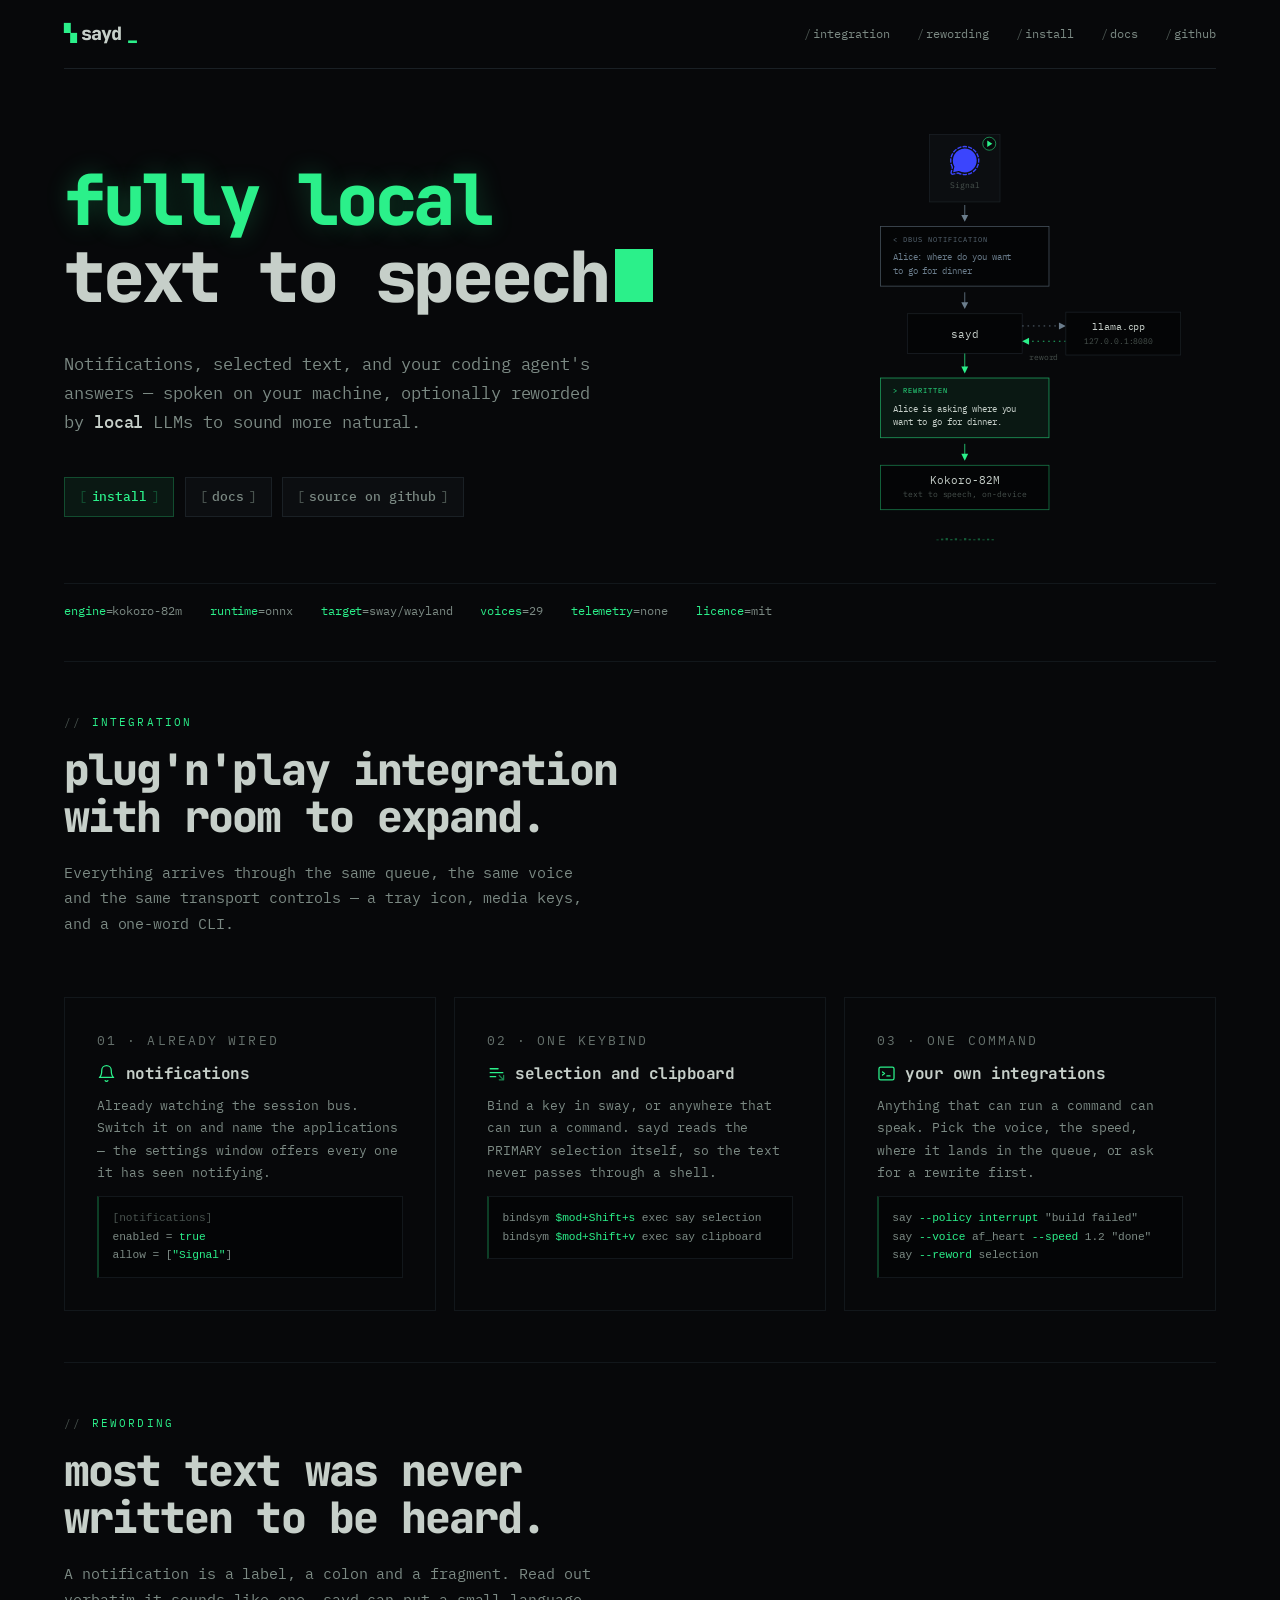
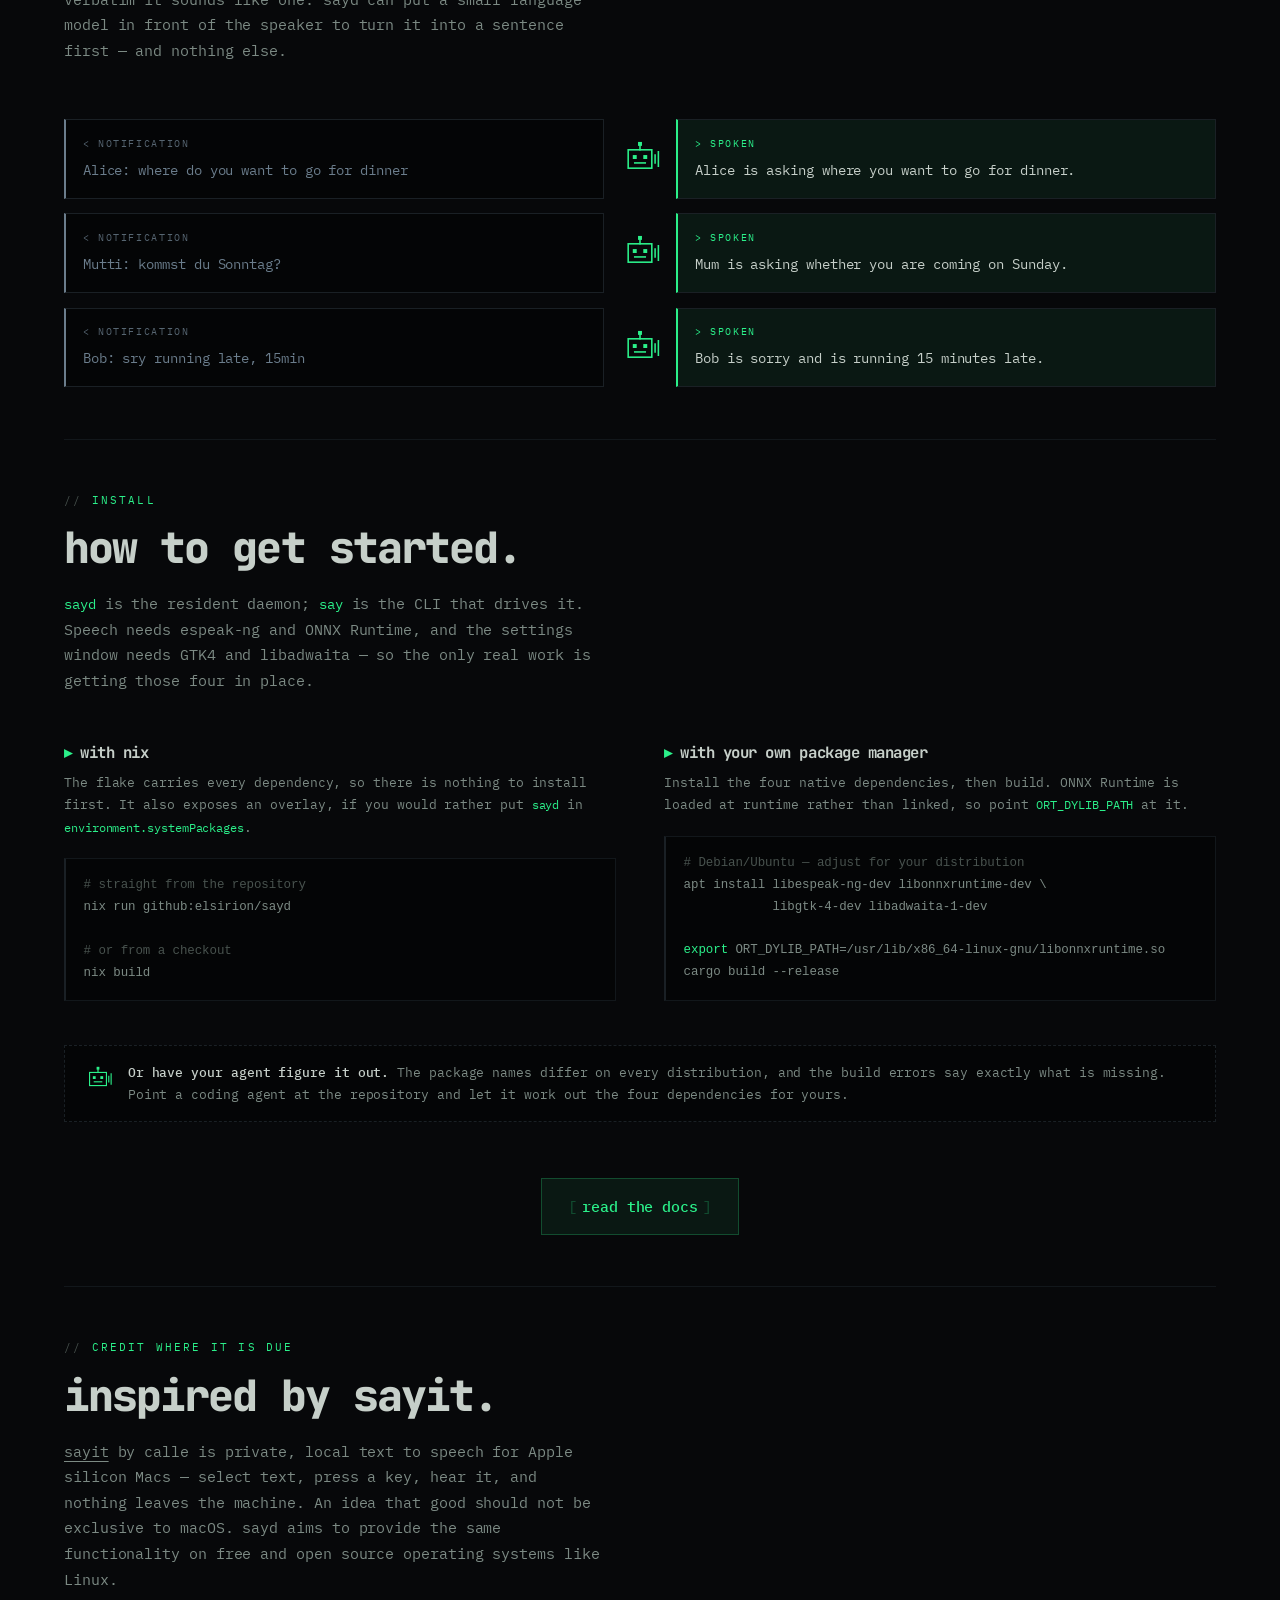
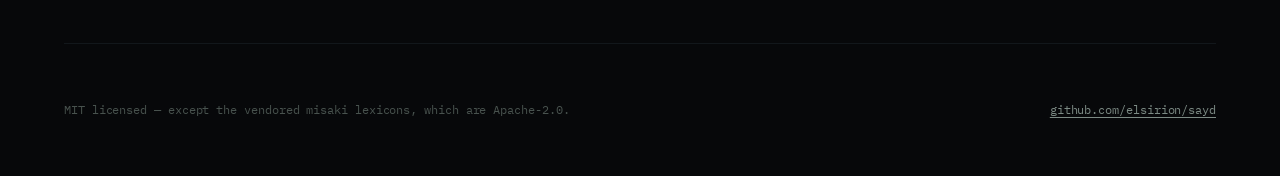
==== site/index.html @ f2bcf6d2 "feat(site): project site for sayd.io, deployed from site/ via Pages A landing page and a docs page, " ====
<!doctype html>
<html lang="en">
<head>
<meta charset="utf-8">
<meta name="viewport" content="width=device-width, initial-scale=1">
<title>sayd — fully local text to speech</title>
<meta name="description" content="Local text-to-speech for sway and Wayland. Notifications, selected text and your agent's answers, spoken on your machine.">
<meta name="color-scheme" content="dark">
<link rel="stylesheet" href="style.css">
<link rel="icon" href="data:image/svg+xml,%3Csvg xmlns='http://www.w3.org/2000/svg' viewBox='0 0 32 32'%3E%3Crect width='32' height='32' fill='%2307080a'/%3E%3Cg fill='%232bf08a'%3E%3Crect x='7' y='13' width='2.5' height='6'/%3E%3Crect x='12' y='9' width='2.5' height='14'/%3E%3Crect x='17' y='11' width='2.5' height='10'/%3E%3Crect x='22' y='14' width='2.5' height='4'/%3E%3C/g%3E%3C/svg%3E">
<meta property="og:title" content="sayd — fully local text to speech">
<meta property="og:description" content="Local text-to-speech for sway and Wayland. Notifications, selected text and your agent's answers, spoken on your machine.">
<meta property="og:type" content="website">
</head>
<body>

<svg width="0" height="0" aria-hidden="true" style="position:absolute">
  <symbol id="bot" viewBox="0 0 64 64">
    <g fill="none" stroke="currentColor" stroke-width="2.4" stroke-linecap="square" stroke-linejoin="miter">
      <path d="M32 18v-6"/>
      <rect x="14" y="18" width="36" height="28"/>
      <path d="M24 38h16"/>
      <path class="bot-wave" d="M55 26v12"/>
      <path class="bot-wave" d="M60 21v22"/>
    </g>
    <rect class="bot-ping" x="29" y="6" width="6" height="6" fill="currentColor"/>
    <g fill="currentColor">
      <rect class="bot-eye" x="21" y="26" width="6" height="6"/>
      <rect class="bot-eye" x="37" y="26" width="6" height="6"/>
    </g>
  </symbol>
</svg>

<header class="wrap masthead">
  <a class="wordmark" href="./">sayd</a>
  <nav>
    <a href="#integration">integration</a>
    <a href="#reword">rewording</a>
    <a href="#install">install</a>
    <a href="docs.html">docs</a>
    <a href="https://github.com/elsirion/sayd">github</a>
  </nav>
</header>

<main>

<section class="wrap hero" style="border-top:0">
  <div class="hero__grid">
  <div class="hero__text">
  <h1><span class="out">Fully local</span><br>Text to Speech</h1>
  <p class="lede">
    Notifications, selected text, and your coding agent's answers — spoken on your
    machine, optionally reworded by <strong>local</strong> LLMs to sound more natural.
  </p>

  <div class="cta">
    <a class="btn btn--solid" href="#install">install</a>
    <a class="btn btn--ghost" href="docs.html">docs</a>
    <a class="btn btn--ghost" href="https://github.com/elsirion/sayd">source on github</a>
  </div>
  </div>

  <div class="hero__flow scroller">
  <svg class="flow" viewBox="0 -12 420 540" role="img" aria-label="Pipeline, top to bottom: Signal emits a D-Bus notification reading &quot;Alice: where do you want to go for dinner&quot;. sayd receives it, sends it sideways to a llama.cpp server on localhost and gets back &quot;Alice is asking where you want to go for dinner.&quot;, then hands that to the Kokoro-82M text-to-speech engine, which plays it.">

    <!-- Signal -->
    <g class="f-trigger" role="button" tabindex="0" aria-label="Play: watch the notification travel through sayd and hear the result">
      <title>Play the pipeline</title>
      <rect class="f-frame" x="84" y="-10" width="92" height="88"/>
      <g class="f-signal" transform="translate(110.8 4.8) scale(1.6)">
        <path d="M12 0q-.934 0-1.83.139l.17 1.111a11 11 0 0 1 3.32 0l.172-1.111A12 12 0 0 0 12 0M9.152.34A12 12 0 0 0 5.77 1.742l.584.961a10.8 10.8 0 0 1 3.066-1.27zm5.696 0-.268 1.094a10.8 10.8 0 0 1 3.066 1.27l.584-.962A12 12 0 0 0 14.848.34M12 2.25a9.75 9.75 0 0 0-8.539 14.459c.074.134.1.292.064.441l-1.013 4.338 4.338-1.013a.62.62 0 0 1 .441.064A9.7 9.7 0 0 0 12 21.75c5.385 0 9.75-4.365 9.75-9.75S17.385 2.25 12 2.25m-7.092.068a12 12 0 0 0-2.59 2.59l.909.664a11 11 0 0 1 2.345-2.345zm14.184 0-.664.909a11 11 0 0 1 2.345 2.345l.909-.664a12 12 0 0 0-2.59-2.59M1.742 5.77A12 12 0 0 0 .34 9.152l1.094.268a10.8 10.8 0 0 1 1.269-3.066zm20.516 0-.961.584a10.8 10.8 0 0 1 1.27 3.066l1.093-.268a12 12 0 0 0-1.402-3.383M.138 10.168A12 12 0 0 0 0 12q0 .934.139 1.83l1.111-.17A11 11 0 0 1 1.125 12q0-.848.125-1.66zm23.723.002-1.111.17q.125.812.125 1.66c0 .848-.042 1.12-.125 1.66l1.111.172a12.1 12.1 0 0 0 0-3.662M1.434 14.58l-1.094.268a12 12 0 0 0 .96 2.591l-.265 1.14 1.096.255.36-1.539-.188-.365a10.8 10.8 0 0 1-.87-2.35m21.133 0a10.8 10.8 0 0 1-1.27 3.067l.962.584a12 12 0 0 0 1.402-3.383zm-1.793 3.848a11 11 0 0 1-2.345 2.345l.664.909a12 12 0 0 0 2.59-2.59zm-19.959 1.1L.357 21.48a1.8 1.8 0 0 0 2.162 2.161l1.954-.455-.256-1.095-1.953.455a.675.675 0 0 1-.81-.81l.454-1.954zm16.832 1.769a10.8 10.8 0 0 1-3.066 1.27l.268 1.093a12 12 0 0 0 3.382-1.402zm-10.94.213-1.54.36.256 1.095 1.139-.266c.814.415 1.683.74 2.591.961l.268-1.094a10.8 10.8 0 0 1-2.35-.869zm3.634 1.24-.172 1.111a12.1 12.1 0 0 0 3.662 0l-.17-1.111q-.812.125-1.66.125a11 11 0 0 1-1.66-.125"/>
      </g>
      <text class="f-sub" x="130" y="60" text-anchor="middle">Signal</text>
      <g class="f-playicon" transform="translate(162 2)">
        <circle r="8.5"/>
        <path d="M-2.6 -4.2L4 0l-6.6 4.2z"/>
      </g>
    </g>

    <path class="f-wire f-wire--steel" d="M130 82v14"/>
    <path class="f-head f-head--steel" d="M130 104l-4.5-9h9z"/>

    <!-- the notification as it arrives -->
    <rect class="f-raw" x="20" y="110" width="220" height="78"/>
    <text class="f-tag f-tag--steel" x="36" y="130">&lt; DBUS NOTIFICATION</text>
    <text class="f-text-raw" x="36" y="154">Alice: where do you want</text>
    <text class="f-text-raw" x="36" y="172">to go for dinner</text>

    <!-- what the desktop actually shows when the notification lands -->
    <g class="f-toast">
      <rect class="f-toast-bg" x="248" y="108" width="170" height="60" rx="5"/>
      <text class="f-toast-title" x="259" y="127">Alice</text>
      <text class="f-toast-time" x="407" y="127" text-anchor="end">now</text>
      <text class="f-toast-body" x="259" y="143">where do you want to go</text>
      <text class="f-toast-body" x="259" y="156">for dinner</text>
    </g>

    <path class="f-wire f-wire--steel" d="M130 196v14"/>
    <path class="f-head f-head--steel" d="M130 218l-4.5-9h9z"/>

    <!-- sayd, with the lateral trip to the model server -->
    <rect class="f-node" x="55" y="224" width="150" height="52"/>
    <text class="f-label" x="130" y="256" text-anchor="middle">sayd</text>

    <path class="f-wire f-wire--steel f-pulse" d="M205 240h48"/>
    <path class="f-head f-head--steel" d="M262 240l-9-4.5v9z"/>
    <path class="f-wire f-wire--acid f-pulse" d="M262 260h-48"/>
    <path class="f-head f-head--acid" d="M205 260l9-4.5v9z"/>
    <text class="f-note" x="233" y="284" text-anchor="middle">reword</text>

    <rect class="f-node" x="262" y="222" width="150" height="56"/>
    <text class="f-label f-label--sm" x="331" y="245" text-anchor="middle">llama.cpp</text>
    <text class="f-sub" x="331" y="263" text-anchor="middle">127.0.0.1:8080</text>
    <g class="f-gear" transform="translate(394 250)">
      <g class="f-gear-spin"><path fill-rule="evenodd" d="M5.40 0.00 L7.98 0.63 L7.57 2.59 L4.96 2.14 L3.82 3.82 L5.20 6.08 L3.52 7.18 L1.99 5.02 L0.00 5.40 L-0.63 7.98 L-2.59 7.57 L-2.14 4.96 L-3.82 3.82 L-6.08 5.20 L-7.18 3.52 L-5.02 1.99 L-5.40 0.00 L-7.98 -0.63 L-7.57 -2.59 L-4.96 -2.14 L-3.82 -3.82 L-5.20 -6.08 L-3.52 -7.18 L-1.99 -5.02 L-0.00 -5.40 L0.63 -7.98 L2.59 -7.57 L2.14 -4.96 L3.82 -3.82 L6.08 -5.20 L7.18 -3.52 L5.02 -1.99 Z M2.60 0 A2.60 2.60 0 1 0 -2.60 0 A2.60 2.60 0 1 0 2.60 0 Z"/></g>
    </g>

    <path class="f-wire f-wire--acid" d="M130 276v18"/>
    <path class="f-head f-head--acid" d="M130 302l-4.5-9h9z"/>

    <!-- what comes back -->
    <rect class="f-spoken" x="20" y="308" width="220" height="78"/>
    <text class="f-tag f-tag--acid" x="36" y="328">&gt; REWRITTEN</text>
    <text class="f-text-spoken" x="36" y="352">Alice is asking where you</text>
    <text class="f-text-spoken" x="36" y="370">want to go for dinner.</text>

    <path class="f-wire f-wire--acid" d="M130 394v14"/>
    <path class="f-head f-head--acid" d="M130 416l-4.5-9h9z"/>

    <!-- the engine, and the sound it makes -->
    <rect class="f-node f-node--acid" x="20" y="422" width="220" height="58"/>
    <text class="f-label" x="130" y="446" text-anchor="middle">Kokoro-82M</text>
    <text class="f-sub" x="130" y="464" text-anchor="middle">text to speech, on-device</text>

    <circle class="f-packet" r="3.6"/>

    <g class="f-out">
      <rect class="f-bar" x="93" y="512" width="3" height="8" style="animation-delay:-.10s"/>
      <rect class="f-bar" x="99" y="504" width="3" height="16" style="animation-delay:-.55s"/>
      <rect class="f-bar" x="105" y="498" width="3" height="22" style="animation-delay:-.25s"/>
      <rect class="f-bar" x="111" y="508" width="3" height="12" style="animation-delay:-.80s"/>
      <rect class="f-bar" x="117" y="501" width="3" height="19" style="animation-delay:-.40s"/>
      <rect class="f-bar" x="123" y="513" width="3" height="7" style="animation-delay:-.05s"/>
      <rect class="f-bar" x="129" y="499" width="3" height="21" style="animation-delay:-.65s"/>
      <rect class="f-bar" x="135" y="506" width="3" height="14" style="animation-delay:-.30s"/>
      <rect class="f-bar" x="141" y="510" width="3" height="10" style="animation-delay:-.90s"/>
      <rect class="f-bar" x="147" y="502" width="3" height="18" style="animation-delay:-.15s"/>
      <rect class="f-bar" x="153" y="511" width="3" height="9" style="animation-delay:-.70s"/>
      <rect class="f-bar" x="159" y="505" width="3" height="15" style="animation-delay:-.45s"/>
      <rect class="f-bar" x="165" y="509" width="3" height="11" style="animation-delay:-.20s"/>
    </g>
  </svg>
  </div>
  </div>

  <div class="facts">
    <span><b>engine</b>=kokoro-82m</span>
    <span><b>runtime</b>=onnx</span>
    <span><b>target</b>=sway/wayland</span>
    <span><b>voices</b>=29</span>
    <span><b>telemetry</b>=none</span>
    <span><b>licence</b>=mit</span>
  </div>
</section>

<!-- ------------------------------------------------------------------ -->

<section class="wrap" id="integration">
  <p class="eyebrow">integration</p>
  <h2>Plug'n'play integration<br>with room to expand.</h2>
  <p class="section-lede">
    Everything arrives through the same queue, the same voice and the same
    transport controls — a tray icon, media keys, and a one-word CLI.
  </p>

  <div class="cards reveal">
    <div class="card">
      <p class="card__step">01 · already wired</p>
      <h3><svg class="card-icon" viewBox="0 0 24 24" fill="none" stroke="currentColor" stroke-width="1.6" stroke-linecap="round" stroke-linejoin="round" aria-hidden="true">
          <path d="M18 8A6 6 0 1 0 6 8c0 7-3 9-3 9h18s-3-2-3-9"/><path d="M13.7 21a2 2 0 0 1-3.4 0"/>
        </svg>
        Notifications</h3>
      <p>Already watching the session bus. Switch it on and name the applications — the settings window offers every one it has seen notifying.</p>
<pre class="card-snip"><span class="c">[notifications]</span>
enabled = <span class="k">true</span>
allow = [<span class="k">"Signal"</span>]</pre>
    </div>

    <div class="card">
      <p class="card__step">02 · one keybind</p>
      <h3><svg class="card-icon" viewBox="0 0 24 24" fill="none" stroke="currentColor" stroke-width="1.6" stroke-linecap="round" stroke-linejoin="round" aria-hidden="true">
          <path d="M4 6h10M4 11h16M4 16h7"/><path d="M15.5 14.5 21 20m0-5.5V20h-5.5" opacity=".55"/>
        </svg>
        Selection and clipboard</h3>
      <p>Bind a key in sway, or anywhere that can run a command. sayd reads the PRIMARY selection itself, so the text never passes through a shell.</p>
<pre class="card-snip">bindsym <span class="k">$mod+Shift+s</span> exec say selection
bindsym <span class="k">$mod+Shift+v</span> exec say clipboard</pre>
    </div>

    <div class="card">
      <p class="card__step">03 · one command</p>
      <h3><svg class="card-icon" viewBox="0 0 24 24" fill="none" stroke="currentColor" stroke-width="1.6" stroke-linecap="round" stroke-linejoin="round" aria-hidden="true">
          <rect x="2.5" y="4" width="19" height="16" rx="2"/><path d="m7 10 2.5 2L7 14"/><path d="M12.5 15h4"/>
        </svg>
        Your own integrations</h3>
      <p>Anything that can run a command can speak. Pick the voice, the speed, where it lands in the queue, or ask for a rewrite first.</p>
<pre class="card-snip">say <span class="k">--policy interrupt</span> "build failed"
say <span class="k">--voice</span> af_heart <span class="k">--speed</span> 1.2 "done"
say <span class="k">--reword</span> selection</pre>
    </div>
  </div>
</section>

<!-- ------------------------------------------------------------------ -->

<section class="wrap" id="reword">
  <p class="eyebrow">rewording</p>
  <h2>Most text was never written to be heard.</h2>
  <p class="section-lede">
    A notification is a label, a colon and a fragment. Read out verbatim it sounds
    like one. sayd can put a small language model in front of the speaker to turn it
    into a sentence first — and nothing else.
  </p>

  <div class="pairs reveal">

    <div class="pair">
      <div class="said said--raw">
        <span class="said__tag">notification</span>
        <p>Alice: where do you want to go for dinner</p>
      </div>
      <div class="pair__bot" aria-hidden="true"><svg class="bot"><use href="#bot"/></svg></div>
      <div class="said said--spoken">
        <span class="said__tag">spoken</span>
        <p>Alice is asking where you want to go for dinner.</p>
      </div>
    </div>

    <div class="pair">
      <div class="said said--raw">
        <span class="said__tag">notification</span>
        <p>Mutti: kommst du Sonntag?</p>
      </div>
      <div class="pair__bot" aria-hidden="true"><svg class="bot"><use href="#bot"/></svg></div>
      <div class="said said--spoken">
        <span class="said__tag">spoken</span>
        <p>Mum is asking whether you are coming on Sunday.</p>
      </div>
    </div>

    <div class="pair">
      <div class="said said--raw">
        <span class="said__tag">notification</span>
        <p>Bob: sry running late, 15min</p>
      </div>
      <div class="pair__bot" aria-hidden="true"><svg class="bot"><use href="#bot"/></svg></div>
      <div class="said said--spoken">
        <span class="said__tag">spoken</span>
        <p>Bob is sorry and is running 15 minutes late.</p>
      </div>
    </div>

  </div>

</section>

<!-- ------------------------------------------------------------------ -->

<section class="wrap" id="install">
  <p class="eyebrow">install</p>
  <h2>How to get started.</h2>
  <p class="section-lede">
    <code>sayd</code> is the resident daemon; <code>say</code> is the CLI that drives it.
    Speech needs espeak-ng and ONNX Runtime, and the settings window needs GTK4 and
    libadwaita — so the only real work is getting those four in place.
  </p>

  <div class="detail">
    <div>
      <h3>With Nix</h3>
      <p>The flake carries every dependency, so there is nothing to install first. It also exposes an overlay, if you would rather put <code>sayd</code> in <code>environment.systemPackages</code>.</p>
<pre><span class="c"># straight from the repository</span>
nix run github:elsirion/sayd

<span class="c"># or from a checkout</span>
nix build</pre>
    </div>

    <div>
      <h3>With your own package manager</h3>
      <p>Install the four native dependencies, then build. ONNX Runtime is loaded at runtime rather than linked, so point <code>ORT_DYLIB_PATH</code> at it.</p>
<pre><span class="c"># Debian/Ubuntu — adjust for your distribution</span>
apt install libespeak-ng-dev libonnxruntime-dev \
            libgtk-4-dev libadwaita-1-dev

<span class="k">export</span> ORT_DYLIB_PATH=/usr/lib/x86_64-linux-gnu/libonnxruntime.so
cargo build --release</pre>
    </div>
  </div>

  <aside class="aside-bot">
    <svg class="aside-bot__icon" aria-hidden="true"><use href="#bot"/></svg>
    <p><b>Or have your agent figure it out.</b> The package names differ on every
    distribution, and the build errors say exactly what is missing. Point a coding
    agent at the repository and let it work out the four dependencies for yours.</p>
  </aside>

  <p class="docs-cta"><a class="btn btn--solid btn--big" href="docs.html">read the docs</a></p>
</section>

<!-- ------------------------------------------------------------------ -->

<section class="wrap" id="credits">
  <p class="eyebrow">credit where it is due</p>
  <h2>Inspired by sayit.</h2>
  <p class="section-lede">
    <a href="https://github.com/callebtc/sayit">sayit</a> by calle is private,
    local text to speech for Apple silicon Macs — select text, press a key,
    hear it, and nothing leaves the machine. An idea that good should not be
    exclusive to macOS. sayd aims to provide the same functionality on free
    and open source operating systems like Linux.
  </p>
</section>

</main>

<footer class="wrap">
  <span>MIT licensed — except the vendored misaki lexicons, which are Apache-2.0.</span>
  <span><a href="https://github.com/elsirion/sayd">github.com/elsirion/sayd</a></span>
</footer>

<audio id="say-audio" src="audio/say.mp3" preload="auto"></audio>

<script>
  // The hero pipeline plays back as a sequence: the notification travels down,
  // the model server grinds for a second, then the synthesised line is heard.
  // Timings here must stay in step with the keyframes in style.css.
  (() => {
    const svg = document.querySelector(".flow");
    const trigger = svg && svg.querySelector(".f-trigger");
    const audio = document.getElementById("say-audio");
    if (!svg || !trigger || !audio) return;

    const TRAVEL_MS = 3400;              // packet leaves Signal -> reaches Kokoro
    const calm = matchMedia("(prefers-reduced-motion: reduce)");
    let timers = [];
    let running = false;

    const clear = () => { timers.forEach(clearTimeout); timers = []; };
    const after = (ms, fn) => timers.push(setTimeout(fn, ms));

    const stop = () => {
      running = false;
      clear();
      svg.classList.remove("is-running", "is-playing");
      audio.pause();
      audio.currentTime = 0;
    };

    const speak = () => {
      svg.classList.add("is-playing");
      audio.currentTime = 0;
      const done = () => { svg.classList.remove("is-playing"); running = false; };
      audio.play().then(() => {
        audio.onended = done;
      }).catch(done);   // autoplay refused: end the sequence rather than hang
    };

    const run = () => {
      if (running) { stop(); return; }
      running = true;
      if (calm.matches) { speak(); return; }   // no travel, just the audio
      svg.classList.add("is-running");
      after(TRAVEL_MS, () => { svg.classList.remove("is-running"); speak(); });
    };

    trigger.addEventListener("click", run);
    trigger.addEventListener("keydown", (e) => {
      if (e.key === "Enter" || e.key === " ") { e.preventDefault(); run(); }
    });
  })();

  // Reveal on scroll. Gated on .js, so the page reads fine when this never runs.
  document.documentElement.classList.add("js");
  const seen = (els) => els.forEach((el) => el.classList.add("seen"));
  if (!window.IntersectionObserver || matchMedia("(prefers-reduced-motion: reduce)").matches) {
    seen([...document.querySelectorAll(".reveal")]);
  } else {
    const io = new IntersectionObserver((entries) => {
      for (const e of entries) {
        if (e.isIntersecting) { e.target.classList.add("seen"); io.unobserve(e.target); }
      }
    }, { rootMargin: "0px 0px -12% 0px" });
    document.querySelectorAll(".reveal").forEach((el) => io.observe(el));
  }
</script>

</body>
</html>
---- site/style.css ----
@import url("fonts.css");

/* ---------------------------------------------------------------------------
   sayd — project site

   Terminal, not editorial. Everything is monospace, every corner is square,
   every border is a hairline. Two colours carry the argument: steel is text
   written to be read, phosphor is text made to be heard.

   Dark only, on purpose. Painted explicitly rather than inherited.
   --------------------------------------------------------------------------- */

:root {
  --void: #07080a;
  --surface: #0c0e11;
  --sunk: #040506;
  --raised: #11151a;

  --fg: #c6cfc9;
  --fg-dim: #7c8a84;
  --fg-faint: #48524e;

  --acid: #2bf08a;
  --acid-dim: #2bf08a3d;
  --acid-glow: #2bf08a12;

  --steel: #6b7d8c;
  --steel-dim: #6b7d8c1f;

  --line: #1a2025;
  --line-soft: #12171b;

  --display: "JetBrains Mono", ui-monospace, monospace;
  --mono: "IBM Plex Mono", ui-monospace, "Iosevka NF", monospace;

  --measure: 66ch;
  --pad: clamp(1.1rem, 5vw, 4rem);
  --gap: clamp(2rem, 4vw, 3.25rem);

  color-scheme: dark;
}

*,
*::before,
*::after { box-sizing: border-box; }

html { -webkit-text-size-adjust: 100%; scroll-behavior: smooth; }

@media (prefers-reduced-motion: reduce) {
  html { scroll-behavior: auto; }
  *, *::before, *::after {
    animation-duration: 0.01ms !important;
    animation-iteration-count: 1 !important;
    transition-duration: 0.01ms !important;
  }
}

body {
  margin: 0;
  background: var(--void);
  color: var(--fg);
  font-family: var(--mono);
  font-size: clamp(0.85rem, 0.8rem + 0.24vw, 0.94rem);
  line-height: 1.7;
  letter-spacing: -0.005em;
  -webkit-font-smoothing: antialiased;
}

main, header, footer { position: relative; z-index: 1; }

a { color: inherit; text-underline-offset: 0.25em; text-decoration-thickness: 1px; }
a:hover { color: var(--acid); }

::selection { background: var(--acid); color: var(--void); }

h1, h2, h3 {
  font-family: var(--display);
  font-weight: 800;
  letter-spacing: -0.045em;
  line-height: 1.08;
  margin: 0;
  text-transform: lowercase;
  text-wrap: balance;
}

.wrap {
  width: min(100% - calc(var(--pad) * 2), 78rem);
  margin-inline: auto;
}

/* --- masthead ------------------------------------------------------------ */

.masthead {
  display: flex;
  align-items: center;
  justify-content: space-between;
  gap: 1.5rem;
  padding-block: 1.15rem;
  border-bottom: 1px solid var(--line);
}

.wordmark {
  font-family: var(--display);
  font-size: 1.15rem;
  font-weight: 800;
  letter-spacing: -0.06em;
  text-decoration: none;
  display: inline-flex;
  align-items: center;
  gap: 0.55ch;
  color: var(--fg);
}

.wordmark::before { content: "▚"; color: var(--acid); font-size: 0.85em; }

.wordmark::after {
  content: "_";
  color: var(--acid);
  animation: caret 1.15s step-end infinite;
}

@keyframes caret { 0%, 55% { opacity: 1; } 56%, 100% { opacity: 0; } }

.masthead nav {
  display: flex;
  gap: clamp(0.75rem, 2.2vw, 1.7rem);
  font-size: 0.76rem;
  color: var(--fg-dim);
  flex-wrap: wrap;
}

.masthead nav a { text-decoration: none; }
.masthead nav a::before { content: "/"; color: var(--fg-faint); margin-right: 0.35ch; }
.masthead nav a:hover { color: var(--acid); }
.masthead nav a:hover::before { color: var(--acid-dim); }

@media (max-width: 36rem) {
  .masthead { flex-direction: column; align-items: flex-start; gap: 0.7rem; }
}

/* --- hero ---------------------------------------------------------------- */

.hero { padding-block: clamp(2.25rem, 6vw, 4rem) clamp(1.5rem, 4vw, 2.5rem); }

/* Sized so "text to speech" plus the block cursor stays on one line inside the
   hero's left column at every width the two-column layout is used. */
.hero h1 {
  font-size: clamp(1.9rem, 0.37rem + 5.05vw, 4.9rem);
  max-width: none;
  text-wrap: initial;
}

.hero h1 .out {
  color: var(--acid);
  text-shadow: 0 0 26px var(--acid-dim);
}

/* A drawn block rather than the "█" glyph: the glyph sits on its own metrics
   and rode low against the ascenders. This is pinned to the baseline and cut
   to the ascender height, so it lines up with the text it follows. */
.hero h1::after {
  content: "";
  display: inline-block;
  width: 0.55em;
  height: 0.74em;
  margin-left: 0.1em;
  vertical-align: baseline;
  background: var(--acid);
  animation: caret 1.15s step-end infinite;
}

.hero .lede {
  margin: clamp(1.4rem, 3.4vw, 2.2rem) 0 0;
  max-width: 54ch;
  font-size: clamp(0.92rem, 0.86rem + 0.38vw, 1.06rem);
  color: var(--fg-dim);
  line-height: 1.7;
}

.hero .lede strong { color: var(--fg); font-weight: 500; }

.cta { display: flex; flex-wrap: wrap; gap: 0.65rem; margin-top: clamp(1.8rem, 4vw, 2.5rem); }

.btn {
  display: inline-flex;
  align-items: center;
  padding: 0.62em 1.05em;
  border: 1px solid var(--line);
  border-radius: 0;
  font-family: var(--mono);
  font-size: 0.82rem;
  font-weight: 500;
  text-decoration: none;
  color: var(--fg-dim);
  background: var(--surface);
  transition: color 0.15s ease, border-color 0.15s ease, background 0.15s ease;
}

.btn::before { content: "["; color: var(--fg-faint); margin-right: 0.6ch; }
.btn::after { content: "]"; color: var(--fg-faint); margin-left: 0.6ch; }

.btn--solid { border-color: var(--acid-dim); color: var(--acid); background: var(--acid-glow); }
.btn--solid::before, .btn--solid::after { color: var(--acid-dim); }
.btn--solid:hover { background: var(--acid); color: var(--void); border-color: var(--acid); }
.btn--solid:hover::before, .btn--solid:hover::after { color: #0006; }

.btn--ghost:hover { border-color: var(--acid-dim); color: var(--acid); }

.facts {
  margin-top: clamp(1.6rem, 3.5vw, 2.25rem);
  padding-top: 1.1rem;
  border-top: 1px solid var(--line-soft);
  display: flex;
  flex-wrap: wrap;
  gap: 0.5rem 1.75rem;
  font-size: 0.72rem;
  color: var(--fg-dim);
}

.facts span { white-space: nowrap; }
.facts b { color: var(--acid); font-weight: 400; }

/* --- hero layout ------------------------------------------------------------ */

.hero__grid {
  display: grid;
  grid-template-columns: minmax(0, 1.3fr) minmax(0, 0.7fr);
  gap: clamp(2rem, 5vw, 4rem);
  align-items: center;
}

@media (max-width: 62rem) {
  .hero__grid { grid-template-columns: 1fr; }
  .hero__flow { max-width: 30rem; margin: 1rem auto 0; }
}

/* --- section furniture ----------------------------------------------------- */

section { padding-block: var(--gap); border-top: 1px solid var(--line-soft); }

.eyebrow {
  font-size: 0.68rem;
  letter-spacing: 0.2em;
  text-transform: uppercase;
  color: var(--acid);
  margin: 0 0 1rem;
  font-family: var(--mono);
}

.eyebrow::before { content: "// "; color: var(--fg-faint); }

h2 { font-size: clamp(1.5rem, 0.9rem + 2.5vw, 2.7rem); max-width: 22ch; }

.section-lede { margin: 1.2rem 0 0; max-width: 60ch; color: var(--fg-dim); }

/* --- three use cases -------------------------------------------------------- */

.cards {
  margin-top: clamp(2.5rem, 5vw, 3.75rem);
  display: grid;
  gap: 1.1rem;
  grid-template-columns: 1fr;
}

/* three across or stacked, never two: two orphans the third card */
@media (min-width: 58rem) {
  .cards { grid-template-columns: repeat(3, 1fr); }
}

/* Each card shares the parent's rows (subgrid), so the step marker, title,
   prose and snippet each sit on one common row line across all three cards —
   the snippet tops align however uneven the prose above them runs. */
.card {
  background: var(--void);
  border: 1px solid var(--line-soft);
  padding: clamp(1.35rem, 3vw, 2rem);
  display: grid;
  grid-template-rows: subgrid;
  grid-row: span 4;
  row-gap: 0.75rem;
  position: relative;
  transition: background 0.18s ease;
}

.card:hover { background: var(--surface); }

/* the icon sits on the heading's own line and stands in for the ▸ marker
   the other sections use */
.card h3 {
  font-size: 1rem;
  font-weight: 700;
  letter-spacing: -0.03em;
  display: flex;
  align-items: center;
  gap: 0.6rem;
}
.card p { margin: 0; color: var(--fg-dim); font-size: 0.82rem; }
.card .kbd-row { margin-top: auto; padding-top: 0.5rem; }

kbd {
  font-family: var(--mono);
  font-size: 0.7rem;
  padding: 0.24em 0.5em;
  border: 1px solid var(--line);
  color: var(--fg-dim);
  background: var(--surface);
  white-space: nowrap;
}

.card-icon { color: var(--acid); width: 19px; height: 19px; flex: none; }

/* the escalating-effort marker on each integration card */
.card__step {
  margin: 0;
  font-size: 0.64rem;
  letter-spacing: 0.16em;
  text-transform: uppercase;
  color: var(--acid);
  opacity: 0.8;
}

/* snippets sit flush at the bottom of every card, so the three line up
   however uneven the prose above them is */
/* `auto` pins the snippet to the card's bottom edge so the three line up; the
   margin on the prose above guarantees a gap even when the text runs long
   enough to leave no slack for `auto` to absorb. */
.card-snip {
  margin: 0;
  align-self: start;
  padding: 0.75rem 0.85rem;
  font-size: 0.7rem;
  line-height: 1.65;
  background: var(--sunk);
  border: 1px solid var(--line-soft);
  border-left: 2px solid var(--acid-dim);
  overflow-x: auto;
  color: var(--fg-dim);
  white-space: pre;
}

/* --- the before / after pairs ----------------------------------------------- */

.pairs { margin-top: clamp(2.25rem, 5vw, 3.5rem); display: grid; gap: 0.9rem; }

.pair {
  display: grid;
  grid-template-columns: 1fr auto 1fr;
  align-items: stretch;
  gap: 0.8rem;
}

.said {
  border: 1px solid var(--line);
  padding: 0.9rem 1.05rem 1rem;
  display: flex;
  flex-direction: column;
  gap: 0.45rem;
  background: var(--sunk);
}

.said p { margin: 0; font-size: 0.85rem; }

.said__tag {
  font-size: 0.63rem;
  letter-spacing: 0.16em;
  text-transform: uppercase;
}

.said--raw { border-left: 2px solid var(--steel); }
.said--raw p { color: var(--steel); }
.said--raw .said__tag { color: var(--steel); opacity: 0.8; }
.said--raw .said__tag::before { content: "< "; }

.said--spoken { border-left: 2px solid var(--acid); background: var(--acid-glow); }
.said--spoken p { color: var(--fg); }
.said--spoken .said__tag { color: var(--acid); }
.said--spoken .said__tag::before { content: "> "; }

.pair__bot { display: grid; place-items: center; padding-inline: 0.15rem; color: var(--acid); }

.bot { width: 42px; height: 42px; overflow: visible; }
.bot .bot-eye { animation: blink 5.5s steps(1, end) infinite; transform-box: fill-box; transform-origin: center; }
.bot .bot-ping { animation: ping 2.4s steps(4, end) infinite; }
.bot .bot-wave { animation: emit 2.4s steps(5, end) infinite; }
.bot .bot-wave:nth-of-type(2) { animation-delay: 0.3s; }

@keyframes blink { 0%, 92%, 100% { scale: 1 1; } 95% { scale: 1 0.1; } }
@keyframes ping { 0%, 100% { opacity: 0.3; } 50% { opacity: 1; } }
@keyframes emit { 0% { opacity: 0; } 40% { opacity: 0.85; } 100% { opacity: 0; } }

@media (max-width: 46rem) {
  .pair { grid-template-columns: 1fr; gap: 0.45rem; }
  .pair__bot { padding-block: 0.2rem; }
  .bot { width: 34px; height: 34px; rotate: 90deg; }
}

/* --- the long example -------------------------------------------------------- */

.longform {
  margin-top: clamp(2.5rem, 5vw, 3.5rem);
  display: grid;
  gap: 0.9rem;
  grid-template-columns: 1fr 1fr;
  align-items: start;
}

@media (max-width: 52rem) { .longform { grid-template-columns: 1fr; } }

.longform .said { height: 100%; }
.longform .said p { font-size: 0.79rem; line-height: 1.78; }

mark.drop {
  background: var(--steel-dim);
  color: var(--steel);
  text-decoration: line-through;
  text-decoration-color: var(--steel);
  padding: 0.05em 0.25em;
}

mark.keep {
  background: none;
  color: var(--acid);
  border-bottom: 1px solid var(--acid-dim);
  padding: 0;
}

.legend {
  display: flex;
  flex-wrap: wrap;
  gap: 0.5rem 1.4rem;
  margin-top: 1.3rem;
  font-size: 0.71rem;
  color: var(--fg-faint);
}

.legend span { display: inline-flex; align-items: center; gap: 0.6ch; }
.legend i { width: 0.65rem; height: 0.65rem; display: inline-block; }
.legend .i-drop { background: var(--steel-dim); border: 1px solid var(--steel); }
.legend .i-keep { background: var(--acid); }

/* --- numbered assertions ------------------------------------------------------ */

.plainly {
  margin-top: clamp(2.25rem, 5vw, 3.25rem);
  list-style: none;
  padding: 0;
  border-top: 1px solid var(--line-soft);
  max-width: 62ch;
}

.plainly li {
  padding: 0.85rem 0;
  border-bottom: 1px solid var(--line-soft);
  display: grid;
  grid-template-columns: 2.6rem 1fr;
  gap: 0.5rem;
  align-items: baseline;
  font-size: 0.83rem;
  color: var(--fg-dim);
}

.plainly li::before {
  content: "[" attr(data-n) "]";
  color: var(--acid);
  font-size: 0.68rem;
  opacity: 0.75;
}

.plainly b { color: var(--fg); font-weight: 500; }

/* --- the local diagram --------------------------------------------------------- */

.diagram { margin-top: clamp(2.25rem, 5vw, 3rem); width: 100%; height: auto; max-width: 50rem; }

.diagram .d-box { fill: var(--sunk); stroke: var(--line); }
.diagram .d-machine { fill: none; stroke: var(--acid); stroke-opacity: 0.55; }
.diagram .d-label { fill: var(--fg); font-family: var(--mono); font-size: 12.5px; }
.diagram .d-sub { fill: var(--fg-faint); font-family: var(--mono); font-size: 10px; }
.diagram .d-amber { fill: var(--acid); font-family: var(--mono); font-size: 10px; letter-spacing: 0.14em; }
.diagram .d-flow { stroke: var(--acid); stroke-width: 1.4; fill: none; }
.diagram .d-cut { stroke: var(--fg-faint); stroke-dasharray: 3 5; fill: none; }
.diagram .d-net { fill: none; stroke: var(--fg-faint); opacity: 0.45; }
.diagram .d-dim { fill: var(--fg-faint); font-family: var(--mono); font-size: 10px; }

.diagram .d-pulse { animation: flow 2s linear infinite; stroke-dasharray: 2 6; }

@keyframes flow { to { stroke-dashoffset: -16; } }

.scroller { overflow-x: auto; overscroll-behavior-x: contain; }
.scroller > .diagram { min-width: 34rem; }
.scroller > table { min-width: 22rem; }


/* --- the end-to-end pipeline ------------------------------------------------- */

.hero__flow { display: flex; justify-content: center; }

.flow { width: 100%; height: auto; display: block; }

/* Two-column hero: drive the diagram from height so it matches the text block
   beside it, rather than filling whatever the column happens to be. */
@media (min-width: 62.01rem) {
  .flow { width: auto; height: clamp(21rem, 32.3vw, 29rem); max-width: 100%; min-width: 0; }
}

.scroller > .flow { min-width: 21rem; }

/* Signal's own mark (simple-icons, CC0 code; trademark used nominatively). */
.flow .f-signal { fill: #3b45fd; }

.flow .f-node { fill: var(--sunk); stroke: var(--line); }
.flow .f-node--acid { stroke: var(--acid); stroke-opacity: 0.5; }

.flow .f-raw { fill: var(--sunk); stroke: var(--steel); stroke-opacity: 0.65; }
.flow .f-spoken { fill: var(--acid-glow); stroke: var(--acid); stroke-opacity: 0.65; }

.flow .f-label { fill: var(--fg); font-family: var(--mono); font-size: 14px; }
.flow .f-label--sm { font-size: 12.5px; }
.flow .f-sub { fill: var(--fg-faint); font-family: var(--mono); font-size: 10.5px; }
.flow .f-note { fill: var(--fg-faint); font-family: var(--mono); font-size: 10px; }

.flow .f-tag { font-family: var(--mono); font-size: 9.5px; letter-spacing: 0.14em; }
.flow .f-tag--steel { fill: var(--steel); opacity: 0.85; }
.flow .f-tag--acid { fill: var(--acid); }

.flow .f-text-raw { fill: var(--steel); font-family: var(--mono); font-size: 12px; }
.flow .f-text-spoken { fill: var(--fg); font-family: var(--mono); font-size: 12px; }

.flow .f-wire { stroke-width: 1.3; fill: none; }
.flow .f-wire--acid { stroke: var(--acid); stroke-opacity: 0.75; }
.flow .f-wire--steel { stroke: var(--steel); stroke-opacity: 0.8; }
.flow .f-head--acid { fill: var(--acid); stroke: none; }
.flow .f-head--steel { fill: var(--steel); stroke: none; }

.flow .f-pulse { stroke-dasharray: 2 5; animation: flow 2s linear infinite; }

/* --- the pipeline as a play button ------------------------------------------ */

.f-trigger { cursor: pointer; }
.f-trigger:focus { outline: none; }

.flow .f-frame {
  fill: var(--surface);
  stroke: var(--line);
  transition: stroke 0.18s ease, fill 0.18s ease;
}

.f-trigger:hover .f-frame,
.f-trigger:focus-visible .f-frame { stroke: var(--acid); fill: var(--acid-glow); }

.flow .f-playicon circle {
  fill: var(--void);
  stroke: var(--acid);
  stroke-opacity: 0.7;
  transition: stroke-opacity 0.18s ease;
}

.flow .f-playicon path { fill: var(--acid); }

.f-trigger:hover .f-playicon circle,
.f-trigger:focus-visible .f-playicon circle { stroke-opacity: 1; }

/* the little "press me" nudge, until it has been pressed */
.f-trigger .f-playicon { animation: nudge 3.6s ease-in-out infinite; transform-box: view-box; }
.flow.is-running .f-playicon,
.flow.is-playing .f-playicon { animation: none; }

@keyframes nudge {
  0%, 88%, 100% { opacity: 1; }
  92% { opacity: 0.45; }
}

/* The gear only turns while the model server has the text. Fade and spin are
   on separate elements: putting a CSS rotation on the same node that carries
   the SVG transform attribute left it computing correctly but never painting. */
.flow .f-gear { fill: var(--acid); opacity: 0; }

.flow.is-running .f-gear { animation: gear-fade 3.4s linear 1; }

.flow .f-gear-spin { transform-box: fill-box; transform-origin: center; }

.flow.is-running .f-gear-spin { animation: gear-spin 3.4s linear 1; }

@keyframes gear-fade {
  0%, 33% { opacity: 0; }
  37%, 63% { opacity: 0.95; }
  66%, 100% { opacity: 0; }
}

@keyframes gear-spin {
  0%, 33% { transform: rotate(0deg); }
  66%, 100% { transform: rotate(315deg); }
}

/* The desktop notification as the session bus actually surfaces it. Deliberately
   OS chrome rather than page chrome — rounded, grey, foreign to the palette —
   so it reads as something that popped up rather than part of the diagram. */
.flow .f-toast { opacity: 0; transition: opacity 0.45s ease; }

.flow .f-toast-bg { fill: #26282c; stroke: #3b3f46; }
.flow .f-toast-title { fill: #eceff2; font-family: var(--mono); font-size: 10.5px; font-weight: 600; }
.flow .f-toast-time { fill: #868c94; font-family: var(--mono); font-size: 9px; }
.flow .f-toast-body { fill: #b6bcc4; font-family: var(--mono); font-size: 9.5px; }

/* It slides in when the message lands and then stays put: a real notification
   does not disappear while it is still being read out. `forwards` holds it
   through the travel phase, the .is-playing rule holds it through the audio,
   and the transition fades it once the sequence ends. */
.flow.is-running .f-toast { animation: toast 3.4s ease 1 forwards; }

.flow.is-playing .f-toast { opacity: 1; }

@keyframes toast {
  0%, 11%   { opacity: 0; transform: translate(9px, -3px); }
  17%, 100% { opacity: 1; transform: translate(0, 0); }
}

/* the notification itself, travelling the route */
.flow .f-packet { fill: var(--steel); opacity: 0; }

.flow.is-running .f-packet { animation: travel 3.4s linear 1; }

@keyframes travel {
  0%   { transform: translate(130px, 62px); opacity: 0; fill: var(--steel); }
  4%   { opacity: 1; }
  14%  { transform: translate(130px, 132px); fill: var(--steel); }
  27%  { transform: translate(130px, 238px); }
  36%  { transform: translate(258px, 240px); opacity: 1; fill: var(--steel); }
  39%  { transform: translate(300px, 244px); opacity: 0; }
  64%  { transform: translate(300px, 256px); opacity: 0; fill: var(--acid); }
  67%  { transform: translate(258px, 260px); opacity: 1; fill: var(--acid); }
  76%  { transform: translate(210px, 260px); fill: var(--acid); }
  80%  { transform: translate(130px, 276px); }
  90%  { transform: translate(130px, 340px); }
  100% { transform: translate(130px, 440px); opacity: 1; fill: var(--acid); }
}

/* each stage lights as the packet reaches it */
.flow .f-raw, .flow .f-node, .flow .f-spoken { transition: stroke-opacity 0.25s ease; }

.flow.is-running .f-raw { animation: lit 3.4s linear 1; }
.flow.is-running .f-node { animation: lit-node 3.4s linear 1; }
.flow.is-running .f-spoken { animation: lit-spoken 3.4s linear 1; }

@keyframes lit { 0%, 10% { stroke-opacity: .65; } 16%, 30% { stroke-opacity: 1; } 40%, 100% { stroke-opacity: .65; } }
@keyframes lit-node { 0%, 22% { stroke-opacity: 1; } 28%, 40% { stroke-opacity: 1; } 100% { stroke-opacity: 1; } }
@keyframes lit-spoken { 0%, 78% { stroke-opacity: .65; } 86%, 100% { stroke-opacity: 1; } }

/* the output bars are still until something is actually being spoken */
.flow .f-bar {
  fill: var(--acid);
  transform-box: fill-box;
  transform-origin: center bottom;
  transform: scaleY(0.14);
  opacity: 0.35;
}

.flow.is-playing .f-bar { animation: talk-bar 1.4s steps(5, end) infinite alternate; }

@keyframes talk-bar {
  from { transform: scaleY(0.14); opacity: 0.4; }
  to { transform: scaleY(1); opacity: 1; }
}

.flow.is-playing .f-node--acid { stroke-opacity: 1; }

/* --- callout -------------------------------------------------------------------- */

.callout {
  margin-top: clamp(2.25rem, 5vw, 3rem);
  border: 1px solid var(--line);
  border-left: 2px solid var(--acid);
  padding: clamp(1.1rem, 3vw, 1.6rem);
  background: var(--sunk);
  max-width: 60ch;
  position: relative;
}

.callout p { margin: 0; color: var(--fg-dim); font-size: 0.83rem; }
.callout b { color: var(--fg); font-weight: 500; }
.callout code { color: var(--acid); }

/* --- code ------------------------------------------------------------------------ */

pre {
  margin: 1.2rem 0 0;
  padding: 1rem 1.1rem;
  background: var(--sunk);
  border: 1px solid var(--line-soft);
  border-left: 2px solid var(--line);
  overflow-x: auto;
  font-size: 0.78rem;
  line-height: 1.75;
  color: var(--fg-dim);
}

pre .c { color: var(--fg-faint); }
pre .k { color: var(--acid); }

code { font-family: var(--mono); font-size: 0.92em; }
p code, li code, td code { color: var(--acid); }

/* --- detail grid ------------------------------------------------------------------ */

.detail {
  display: grid;
  grid-template-columns: repeat(auto-fit, minmax(21rem, 1fr));
  gap: clamp(1.75rem, 4vw, 3rem);
  margin-top: clamp(2.25rem, 5vw, 3.25rem);
  align-items: start;
}

.detail h3 { font-size: 0.98rem; font-weight: 700; margin-bottom: 0.6rem; letter-spacing: -0.03em; }
.detail h3::before { content: "▸ "; color: var(--acid); }
.detail p { color: var(--fg-dim); font-size: 0.82rem; margin: 0; }

.shot {
  margin-top: 1.2rem;
  border: 1px solid var(--line);
  background: var(--sunk);
  display: block;
  padding: 5px;
}

.shot img { width: 100%; height: auto; display: block; }

figure { margin: 0; }
figcaption { font-size: 0.71rem; color: var(--fg-faint); padding-top: 0.6rem; }
figcaption::before { content: "// "; }

table { width: 100%; border-collapse: collapse; margin-top: 1.2rem; font-size: 0.77rem; }

th, td {
  text-align: left;
  padding: 0.5rem 0.9rem 0.5rem 0;
  border-bottom: 1px solid var(--line-soft);
  vertical-align: top;
}

th { color: var(--fg-faint); font-weight: 400; font-size: 0.66rem; text-transform: uppercase; letter-spacing: 0.14em; }
td { color: var(--fg-dim); }
td:first-child { color: var(--acid); white-space: nowrap; }

/* the friendly aside under the two real install routes */
.aside-bot {
  margin-top: clamp(2rem, 4vw, 2.75rem);
  padding: 1rem 1.15rem;
  border: 1px dashed var(--line);
  display: flex;
  align-items: flex-start;
  gap: 0.9rem;
  background: var(--sunk);
}

.aside-bot__icon {
  width: 30px;
  height: 30px;
  flex: none;
  color: var(--acid);
  overflow: visible;
  margin-top: 0.1rem;
}

.aside-bot p {
  margin: 0;
  font-size: 0.79rem;
  color: var(--fg-dim);
  line-height: 1.7;
}

.aside-bot b { color: var(--fg); font-weight: 500; }

@media (max-width: 34rem) {
  .aside-bot { flex-direction: column; gap: 0.6rem; }
}

.docs-cta {
  margin: clamp(2.5rem, 5vw, 3.5rem) 0 0;
  text-align: center;
}

/* inline-block, not flex: when the label wraps on a phone the brackets stay
   glued to the first and last word instead of floating at the box edges */
.btn--big { display: inline-block; font-size: 0.95rem; padding: 0.95em 1.7em; text-align: center; }

/* --- footer ------------------------------------------------------------------------ */

footer {
  border-top: 1px solid var(--line-soft);
  padding-block: clamp(2.25rem, 5vw, 3.5rem);
  display: flex;
  flex-wrap: wrap;
  gap: 0.9rem 2.5rem;
  justify-content: space-between;
  align-items: baseline;
  font-size: 0.73rem;
  color: var(--fg-faint);
}

footer a { color: var(--fg-dim); }

/* --- reveal on scroll ---------------------------------------------------------------- */

.js .reveal {
  opacity: 0;
  translate: 0 10px;
  transition: opacity 0.55s ease, translate 0.55s ease;
}

.js .reveal.seen { opacity: 1; translate: 0 0; }

@media (prefers-reduced-motion: reduce) {
  .js .reveal { opacity: 1; translate: 0 0; }
}
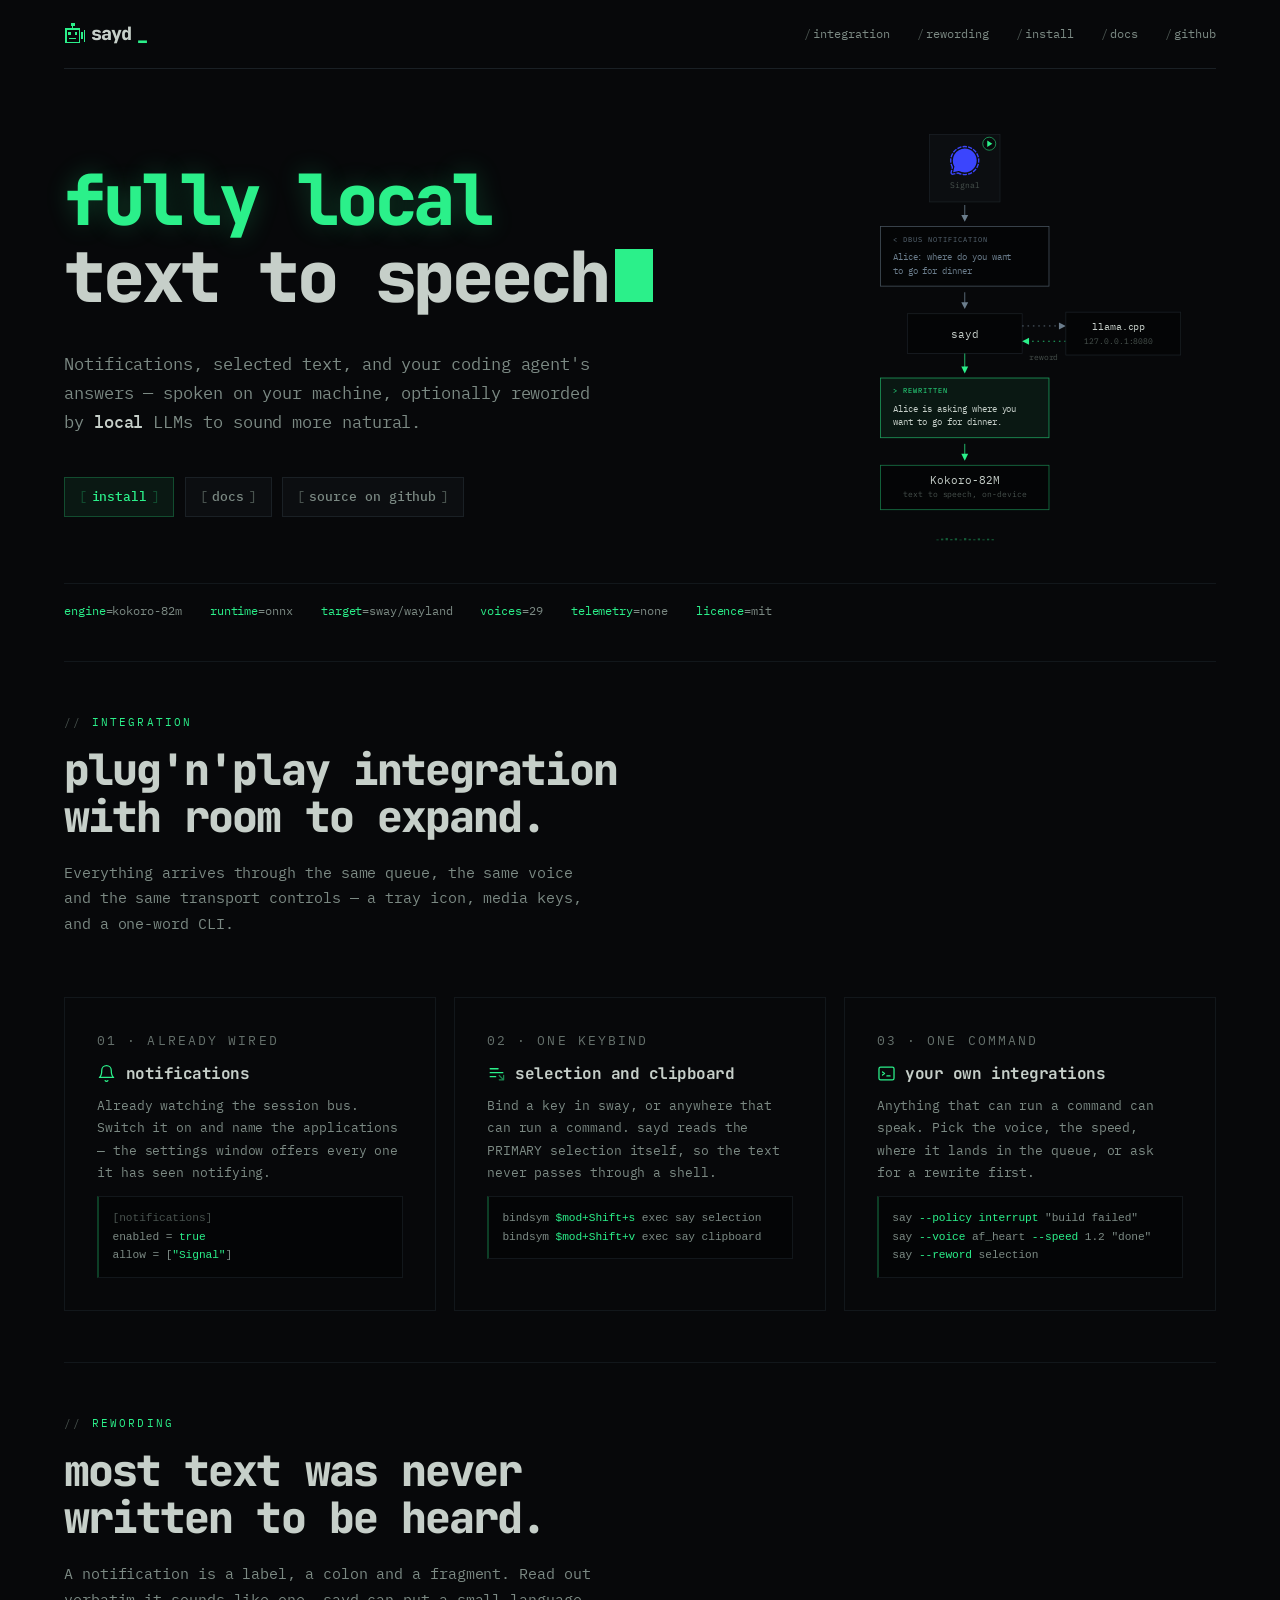
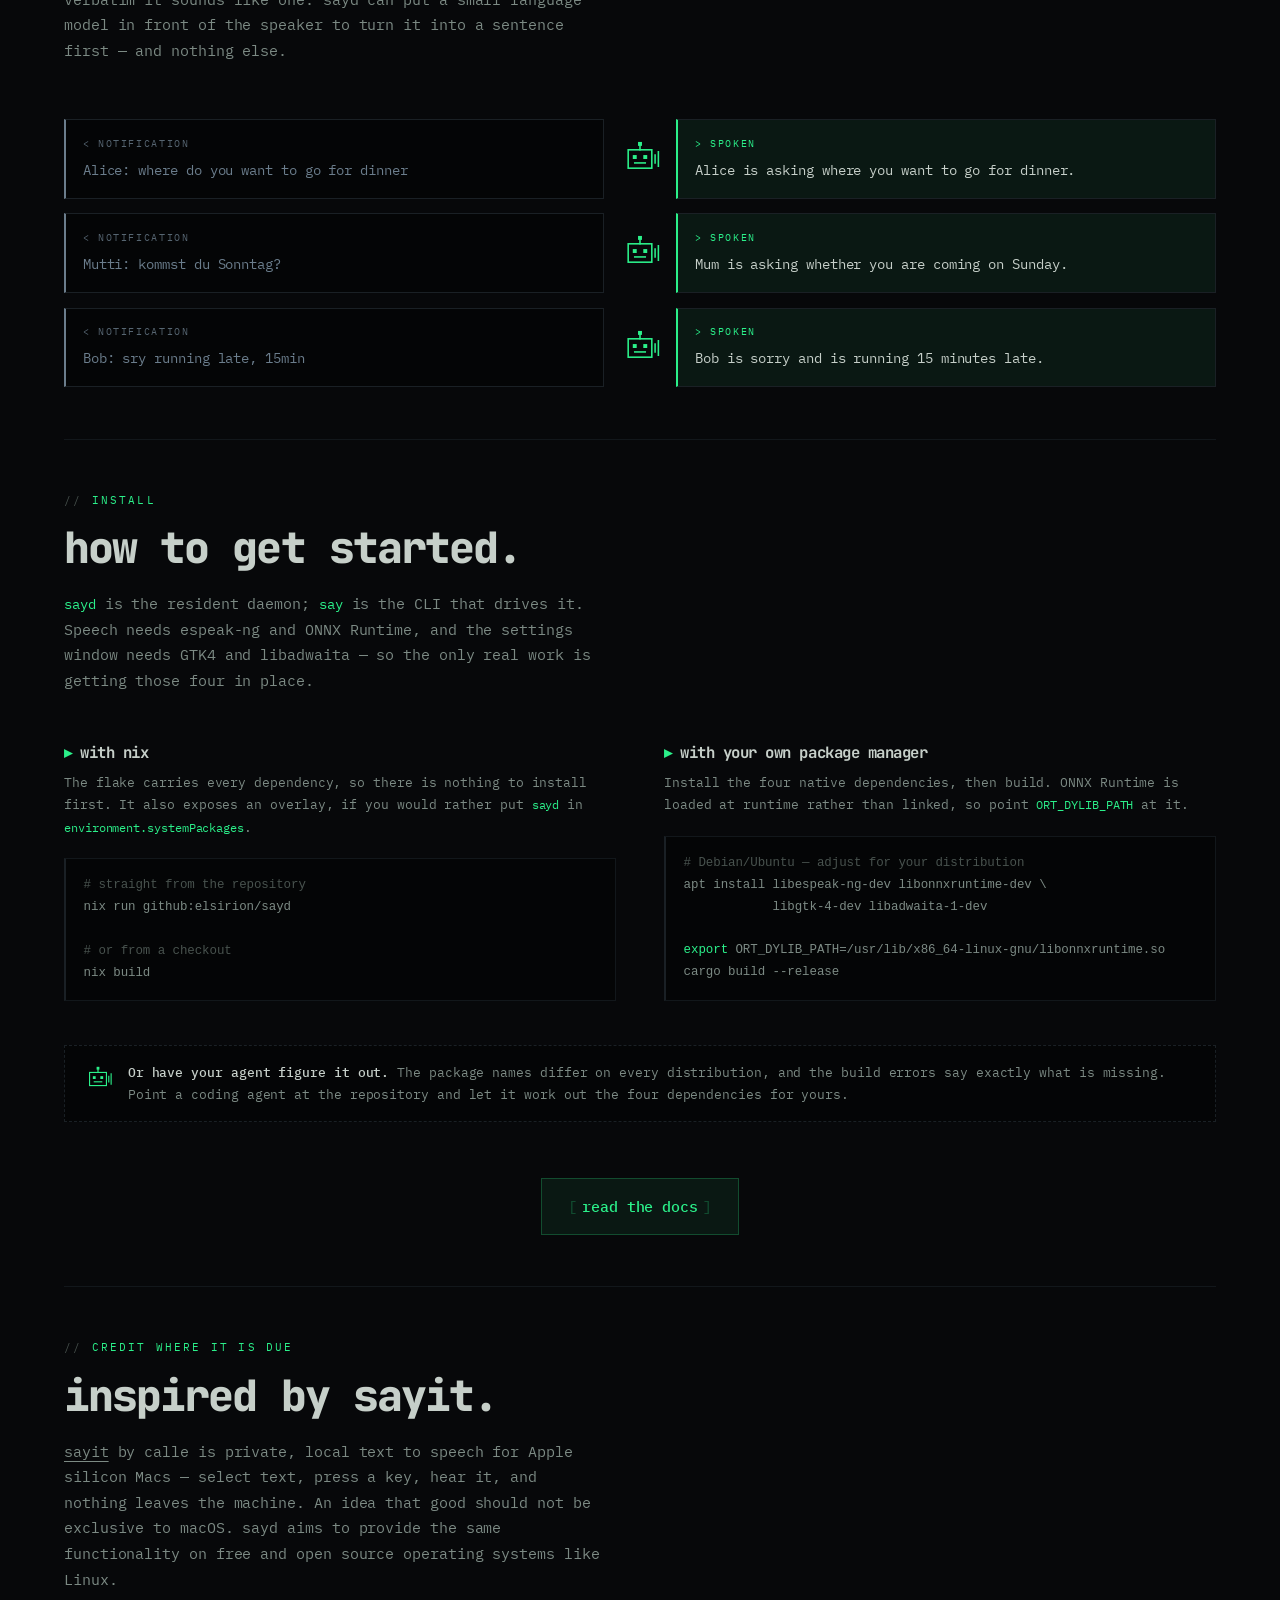
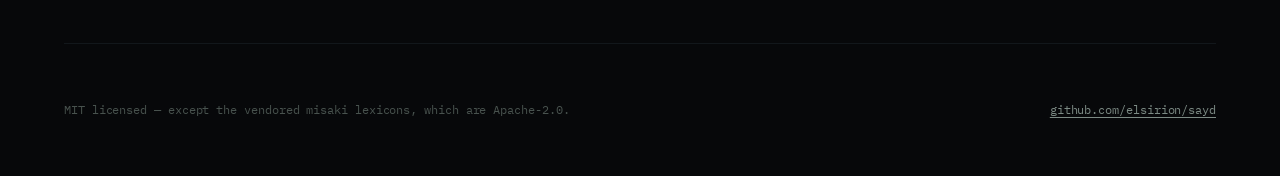
==== commit df29fe75: "feat(site): the robot joins the wordmark Inline SVG with currentColor rather than the icon file, so " ====
--- a/site/index.html
+++ b/site/index.html
@@ -7,7 +7,7 @@
 <meta name="description" content="Local text-to-speech for sway and Wayland. Notifications, selected text and your agent's answers, spoken on your machine.">
 <meta name="color-scheme" content="dark">
 <link rel="stylesheet" href="style.css">
-<link rel="icon" href="data:image/svg+xml,%3Csvg xmlns='http://www.w3.org/2000/svg' viewBox='0 0 32 32'%3E%3Crect width='32' height='32' fill='%2307080a'/%3E%3Cg fill='%232bf08a'%3E%3Crect x='7' y='13' width='2.5' height='6'/%3E%3Crect x='12' y='9' width='2.5' height='14'/%3E%3Crect x='17' y='11' width='2.5' height='10'/%3E%3Crect x='22' y='14' width='2.5' height='4'/%3E%3C/g%3E%3C/svg%3E">
+<link rel="icon" href="icon.svg" type="image/svg+xml">
 <meta property="og:title" content="sayd — fully local text to speech">
 <meta property="og:description" content="Local text-to-speech for sway and Wayland. Notifications, selected text and your agent's answers, spoken on your machine.">
 <meta property="og:type" content="website">
@@ -32,7 +32,7 @@
 </svg>
 
 <header class="wrap masthead">
-  <a class="wordmark" href="./">sayd</a>
+  <a class="wordmark" href="./"><svg class="wordmark__bot" viewBox="0 0 16 16" width="18" height="18" aria-hidden="true" shape-rendering="crispEdges" fill="currentColor"><rect x="5" y="0" width="3" height="1"/><rect x="5" y="1" width="3" height="1"/><rect x="6" y="2" width="1" height="1"/><rect x="6" y="3" width="1" height="1"/><rect x="1" y="4" width="11" height="1"/><rect x="1" y="5" width="1" height="1"/><rect x="11" y="5" width="1" height="1"/><rect x="15" y="5" width="1" height="1"/><rect x="1" y="6" width="1" height="1"/><rect x="11" y="6" width="1" height="1"/><rect x="15" y="6" width="1" height="1"/><rect x="1" y="7" width="1" height="1"/><rect x="3" y="7" width="2" height="1"/><rect x="8" y="7" width="2" height="1"/><rect x="11" y="7" width="1" height="1"/><rect x="13" y="7" width="1" height="1"/><rect x="15" y="7" width="1" height="1"/><rect x="1" y="8" width="1" height="1"/><rect x="3" y="8" width="2" height="1"/><rect x="8" y="8" width="2" height="1"/><rect x="11" y="8" width="1" height="1"/><rect x="13" y="8" width="1" height="1"/><rect x="15" y="8" width="1" height="1"/><rect x="1" y="9" width="1" height="1"/><rect x="11" y="9" width="1" height="1"/><rect x="13" y="9" width="1" height="1"/><rect x="15" y="9" width="1" height="1"/><rect x="1" y="10" width="1" height="1"/><rect x="11" y="10" width="1" height="1"/><rect x="13" y="10" width="1" height="1"/><rect x="15" y="10" width="1" height="1"/><rect x="1" y="11" width="1" height="1"/><rect x="4" y="11" width="5" height="1"/><rect x="11" y="11" width="1" height="1"/><rect x="13" y="11" width="1" height="1"/><rect x="15" y="11" width="1" height="1"/><rect x="1" y="12" width="1" height="1"/><rect x="11" y="12" width="1" height="1"/><rect x="15" y="12" width="1" height="1"/><rect x="1" y="13" width="1" height="1"/><rect x="11" y="13" width="1" height="1"/><rect x="15" y="13" width="1" height="1"/><rect x="1" y="14" width="11" height="1"/></svg>sayd</a>
   <nav>
     <a href="#integration">integration</a>
     <a href="#reword">rewording</a>
--- a/site/style.css
+++ b/site/style.css
@@ -111,7 +111,7 @@
   color: var(--fg);
 }
 
-.wordmark::before { content: "▚"; color: var(--acid); font-size: 0.85em; }
+.wordmark__bot { width: 1.15em; height: 1.15em; color: var(--acid); }
 
 .wordmark::after {
   content: "_";
